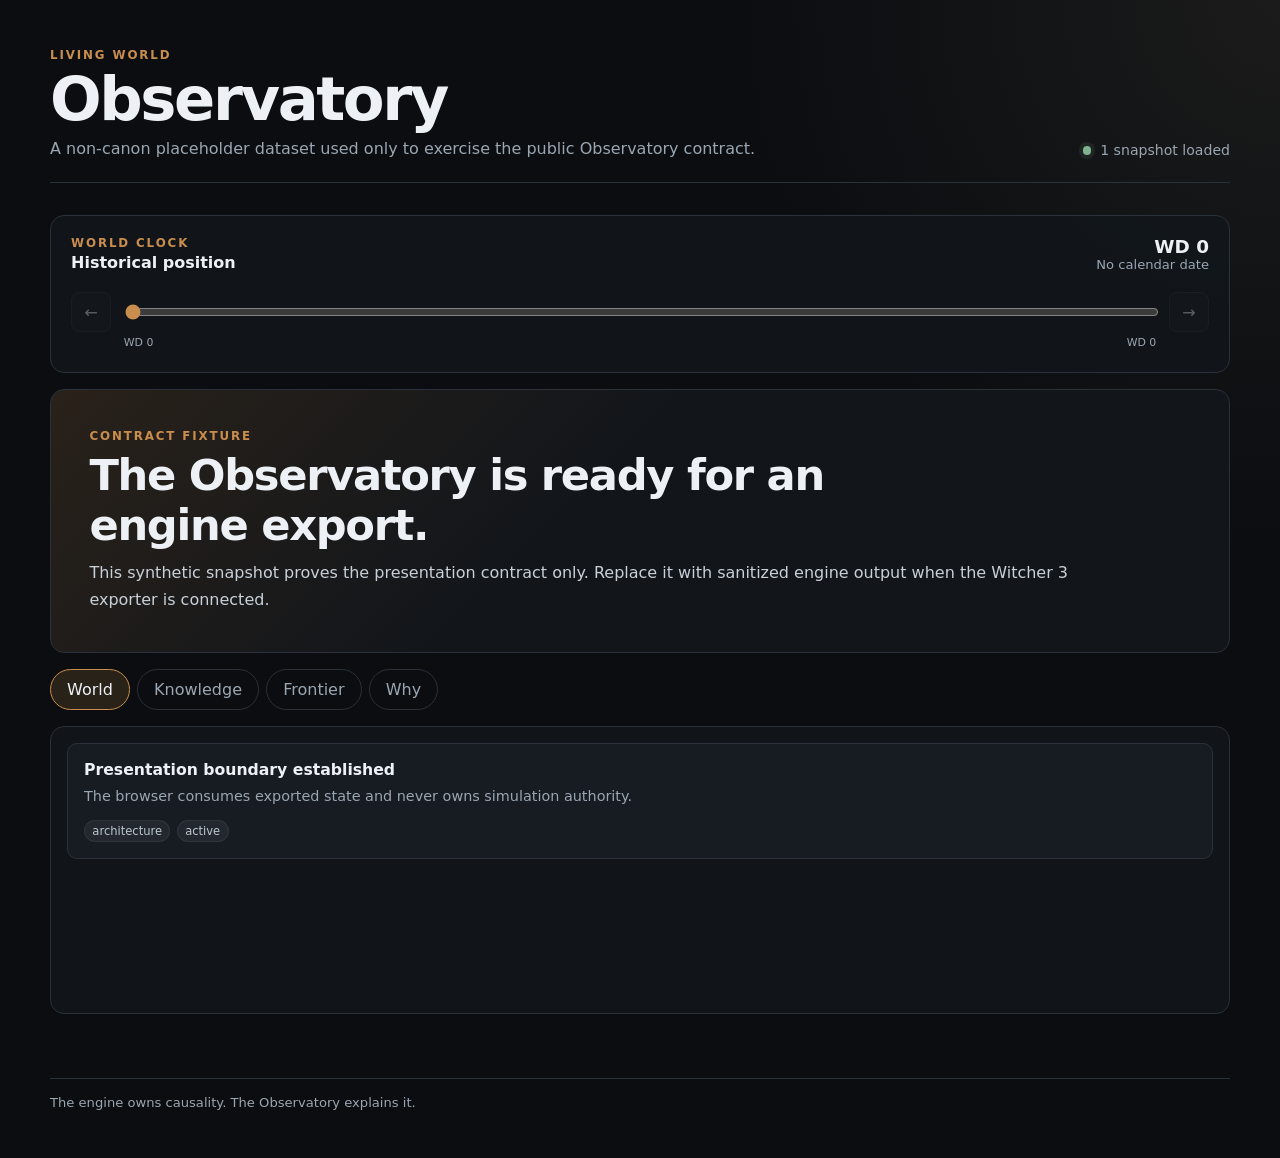
==== index.html @ 0b66e9cc "Scaffold Observatory presentation layer" ====
<!doctype html>
<html lang="en">
<head>
  <meta charset="utf-8">
  <meta name="viewport" content="width=device-width, initial-scale=1">
  <meta name="color-scheme" content="dark">
  <meta name="description" content="Living World Observatory — inspect world state, knowledge propagation, causal traces, and next-horizon frontiers.">
  <title>Living World Observatory</title>
  <link rel="stylesheet" href="css/observatory.css">
</head>
<body>
  <header class="topbar">
    <div>
      <p class="eyebrow">LIVING WORLD</p>
      <h1>Observatory</h1>
      <p id="world-description" class="subtitle">Loading presentation-safe world data…</p>
    </div>
    <div class="status-block" aria-live="polite">
      <span class="status-dot" aria-hidden="true"></span>
      <span id="dataset-status">Loading</span>
    </div>
  </header>

  <main>
    <section class="timeline-shell" aria-labelledby="timeline-title">
      <div class="section-heading">
        <div>
          <p class="eyebrow">WORLD CLOCK</p>
          <h2 id="timeline-title">Historical position</h2>
        </div>
        <div class="day-readout">
          <span id="day-label">WD —</span>
          <span id="date-label">—</span>
        </div>
      </div>

      <div class="timeline-controls">
        <button id="previous-day" type="button" aria-label="Previous World Day">←</button>
        <input id="day-slider" type="range" min="0" max="0" value="0" step="1" aria-label="World Day">
        <button id="next-day" type="button" aria-label="Next World Day">→</button>
      </div>
      <div id="timeline-markers" class="timeline-markers" aria-hidden="true"></div>
    </section>

    <section class="hero-panel" aria-live="polite">
      <p id="phase-label" class="phase-label">—</p>
      <h2 id="headline">Loading snapshot…</h2>
      <p id="summary" class="hero-summary"></p>
    </section>

    <nav class="mode-tabs" aria-label="Observatory mode">
      <button class="mode-tab is-active" data-mode="world" type="button">World</button>
      <button class="mode-tab" data-mode="knowledge" type="button">Knowledge</button>
      <button class="mode-tab" data-mode="frontier" type="button">Frontier</button>
      <button class="mode-tab" data-mode="trace" type="button">Why</button>
    </nav>

    <section id="mode-content" class="mode-content" aria-live="polite"></section>
  </main>

  <footer>
    <p>The engine owns causality. The Observatory explains it.</p>
  </footer>

  <script type="module" src="js/app.js"></script>
</body>
</html>
---- css/observatory.css ----
:root {
  --bg: #0b0d10;
  --panel: #12161b;
  --panel-2: #171c22;
  --line: #2a313a;
  --text: #edf1f5;
  --muted: #9aa6b2;
  --accent: #c98d4d;
  --accent-soft: rgba(201, 141, 77, 0.16);
  --good: #7fb38f;
  --danger: #c97878;
  --max: 1180px;
}

* { box-sizing: border-box; }

html { background: var(--bg); color: var(--text); font-family: Inter, ui-sans-serif, system-ui, -apple-system, BlinkMacSystemFont, "Segoe UI", sans-serif; }
body { margin: 0; min-height: 100vh; background: radial-gradient(circle at top right, #1b1b1b 0, var(--bg) 34rem); }
button, input { font: inherit; }
button { color: inherit; }

.topbar, main, footer { width: min(calc(100% - 2rem), var(--max)); margin-inline: auto; }
.topbar { display: flex; justify-content: space-between; gap: 2rem; align-items: end; padding: 3rem 0 1.5rem; border-bottom: 1px solid var(--line); }
.topbar h1 { margin: .1rem 0 .35rem; font-size: clamp(2rem, 5vw, 3.8rem); font-weight: 650; letter-spacing: -.04em; }
.eyebrow, .phase-label { margin: 0; color: var(--accent); font-size: .74rem; font-weight: 750; letter-spacing: .16em; text-transform: uppercase; }
.subtitle { margin: 0; max-width: 50rem; color: var(--muted); }
.status-block { display: inline-flex; gap: .55rem; align-items: center; color: var(--muted); font-size: .88rem; white-space: nowrap; }
.status-dot { width: .55rem; height: .55rem; border-radius: 999px; background: var(--good); box-shadow: 0 0 0 .25rem rgba(127,179,143,.1); }

main { padding: 2rem 0 4rem; }
.timeline-shell, .hero-panel, .mode-content { background: rgba(18,22,27,.92); border: 1px solid var(--line); border-radius: 14px; }
.timeline-shell { padding: 1.25rem; }
.section-heading { display: flex; align-items: end; justify-content: space-between; gap: 1rem; }
.section-heading h2 { margin: .2rem 0 0; font-size: 1rem; font-weight: 600; }
.day-readout { display: grid; text-align: right; }
.day-readout span:first-child { font-weight: 750; font-size: 1.15rem; }
.day-readout span:last-child { color: var(--muted); font-size: .82rem; }
.timeline-controls { display: grid; grid-template-columns: 2.5rem 1fr 2.5rem; align-items: center; gap: .75rem; margin-top: 1.25rem; }
.timeline-controls button { border: 1px solid var(--line); background: var(--panel-2); border-radius: 8px; height: 2.5rem; cursor: pointer; }
.timeline-controls button:disabled { opacity: .35; cursor: default; }
#day-slider { width: 100%; accent-color: var(--accent); }
.timeline-markers { display: flex; justify-content: space-between; margin: .25rem 3.3rem 0; min-height: 1rem; color: var(--muted); font-size: .68rem; }

.hero-panel { margin-top: 1rem; padding: clamp(1.4rem, 4vw, 2.4rem); background: linear-gradient(135deg, var(--accent-soft), rgba(18,22,27,.96) 45%); }
.hero-panel h2 { margin: .45rem 0 .65rem; max-width: 56rem; font-size: clamp(1.6rem, 4vw, 2.7rem); letter-spacing: -.03em; }
.hero-summary { margin: 0; color: #c8d0d8; max-width: 65rem; line-height: 1.65; }

.mode-tabs { display: flex; gap: .45rem; margin: 1rem 0; overflow-x: auto; }
.mode-tab { border: 1px solid var(--line); background: transparent; padding: .65rem 1rem; border-radius: 999px; color: var(--muted); cursor: pointer; }
.mode-tab:hover, .mode-tab.is-active { color: var(--text); border-color: var(--accent); background: var(--accent-soft); }
.mode-content { min-height: 18rem; padding: 1rem; }
.card-grid { display: grid; grid-template-columns: repeat(auto-fit, minmax(240px, 1fr)); gap: .8rem; }
.card { padding: 1rem; background: var(--panel-2); border: 1px solid var(--line); border-radius: 10px; }
.card h3 { margin: 0 0 .45rem; font-size: .98rem; }
.card p { margin: 0; color: var(--muted); line-height: 1.5; font-size: .9rem; }
.card-meta { display: flex; flex-wrap: wrap; gap: .4rem; margin-top: .75rem; }
.pill { padding: .18rem .46rem; border-radius: 999px; background: rgba(255,255,255,.055); color: #bcc6cf; font-size: .72rem; border: 1px solid rgba(255,255,255,.06); }
.empty { display: grid; min-height: 15rem; place-items: center; text-align: center; color: var(--muted); }
.error { border-color: var(--danger); color: #f2c0c0; }

footer { padding: 0 0 3rem; color: var(--muted); font-size: .82rem; }
footer p { margin: 0; border-top: 1px solid var(--line); padding-top: 1rem; }

@media (max-width: 640px) {
  .topbar { align-items: start; flex-direction: column; padding-top: 2rem; }
  .section-heading { align-items: start; }
  .timeline-markers { margin-inline: 0; }
}
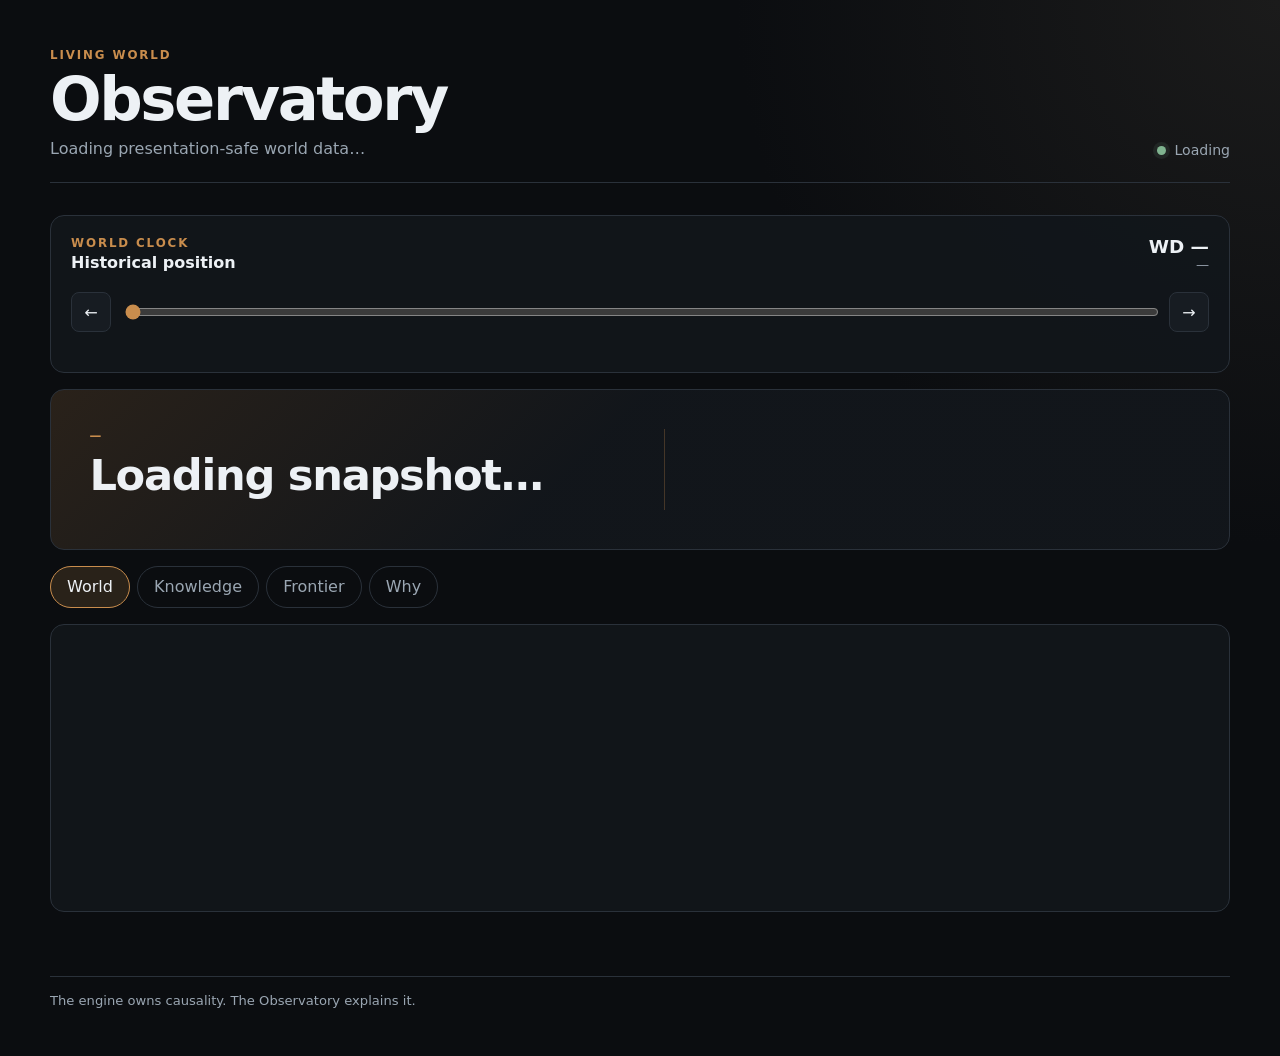
==== commit 61c3a1a0: "Add regional spread summary widget" ====
--- a/index.html
+++ b/index.html
@@ -43,9 +43,12 @@
     </section>
 
     <section class="hero-panel" aria-live="polite">
-      <p id="phase-label" class="phase-label">—</p>
-      <h2 id="headline">Loading snapshot…</h2>
-      <p id="summary" class="hero-summary"></p>
+      <div class="hero-copy">
+        <p id="phase-label" class="phase-label">—</p>
+        <h2 id="headline">Loading snapshot…</h2>
+        <p id="summary" class="hero-summary"></p>
+      </div>
+      <aside id="regional-spread" class="regional-spread" aria-label="Regional spread"></aside>
     </section>
 
     <nav class="mode-tabs" aria-label="Observatory mode">
--- a/css/observatory.css
+++ b/css/observatory.css
@@ -41,9 +41,32 @@
 #day-slider { width: 100%; accent-color: var(--accent); }
 .timeline-markers { display: flex; justify-content: space-between; margin: .25rem 3.3rem 0; min-height: 1rem; color: var(--muted); font-size: .68rem; }
 
-.hero-panel { margin-top: 1rem; padding: clamp(1.4rem, 4vw, 2.4rem); background: linear-gradient(135deg, var(--accent-soft), rgba(18,22,27,.96) 45%); }
+.hero-panel { display: grid; grid-template-columns: minmax(0, 1fr) minmax(0, 1fr); gap: clamp(1.5rem, 4vw, 3rem); margin-top: 1rem; padding: clamp(1.4rem, 4vw, 2.4rem); background: linear-gradient(135deg, var(--accent-soft), rgba(18,22,27,.96) 45%); }
+.hero-copy { align-self: center; }
 .hero-panel h2 { margin: .45rem 0 .65rem; max-width: 56rem; font-size: clamp(1.6rem, 4vw, 2.7rem); letter-spacing: -.03em; }
 .hero-summary { margin: 0; color: #c8d0d8; max-width: 65rem; line-height: 1.65; }
+
+.regional-spread { min-width: 0; padding-left: clamp(1rem, 2.5vw, 2rem); border-left: 1px solid rgba(201,141,77,.28); }
+.regional-heading { display: flex; align-items: start; justify-content: space-between; gap: .75rem; }
+.regional-heading h3 { margin: .2rem 0 0; font-size: 1.08rem; letter-spacing: -.01em; }
+.regional-controls { display: grid; gap: .35rem; justify-items: end; }
+.regional-toggle { display: inline-flex; padding: .14rem; border: 1px solid var(--line); border-radius: 999px; background: rgba(8,10,12,.5); }
+.regional-toggle button { padding: .22rem .5rem; border: 0; border-radius: 999px; background: transparent; color: var(--muted); font-size: .66rem; line-height: 1.2; cursor: pointer; }
+.regional-toggle button:hover, .regional-toggle button:focus-visible { color: var(--text); }
+.regional-toggle button.is-active { background: var(--accent-soft); color: var(--text); box-shadow: inset 0 0 0 1px rgba(201,141,77,.38); }
+.regional-chart { display: grid; gap: .34rem; margin-top: .9rem; }
+.regional-row { position: relative; display: grid; grid-template-columns: minmax(6.8rem, 1.25fr) minmax(5rem, 2fr) 1.5rem; gap: .5rem; align-items: center; padding: .1rem .15rem; border-radius: 4px; outline: none; }
+.regional-row:hover, .regional-row:focus-visible { background: rgba(255,255,255,.04); box-shadow: 0 0 0 1px rgba(201,141,77,.4); }
+.regional-name { overflow: hidden; color: #c8d0d8; font-size: .69rem; text-overflow: ellipsis; white-space: nowrap; }
+.regional-track { display: flex; width: 100%; height: .5rem; overflow: hidden; border-radius: 999px; background: rgba(255,255,255,.065); }
+.regional-segment { display: block; min-width: 1px; height: 100%; background: var(--segment-color); }
+.regional-total { color: var(--muted); font-size: .68rem; font-variant-numeric: tabular-nums; text-align: right; }
+.regional-tooltip { position: absolute; z-index: 2; right: 0; bottom: calc(100% + .35rem); display: none; width: min(23rem, 95%); padding: .55rem .65rem; border: 1px solid #46505b; border-radius: 7px; background: #090c0f; color: #d9e0e7; box-shadow: 0 8px 24px rgba(0,0,0,.35); font-size: .68rem; line-height: 1.4; }
+.regional-row:hover .regional-tooltip, .regional-row:focus-visible .regional-tooltip { display: block; }
+.regional-legend { display: flex; flex-wrap: wrap; gap: .3rem .65rem; margin-top: .75rem; color: var(--muted); font-size: .62rem; }
+.regional-legend-item { display: inline-flex; gap: .28rem; align-items: center; }
+.regional-swatch { width: .46rem; height: .46rem; border-radius: 2px; background: var(--segment-color); }
+.regional-unavailable { margin: 0; color: var(--muted); font-size: .82rem; }
 
 .mode-tabs { display: flex; gap: .45rem; margin: 1rem 0; overflow-x: auto; }
 .mode-tab { border: 1px solid var(--line); background: transparent; padding: .65rem 1rem; border-radius: 999px; color: var(--muted); cursor: pointer; }
@@ -66,3 +89,14 @@
   .section-heading { align-items: start; }
   .timeline-markers { margin-inline: 0; }
 }
+
+@media (max-width: 820px) {
+  .hero-panel { grid-template-columns: 1fr; }
+  .regional-spread { padding: 1.25rem 0 0; border-top: 1px solid rgba(201,141,77,.28); border-left: 0; }
+}
+
+@media (max-width: 440px) {
+  .regional-heading { display: grid; }
+  .regional-controls { grid-template-columns: auto auto; justify-items: start; }
+  .regional-row { grid-template-columns: minmax(6.4rem, 1.3fr) minmax(4rem, 2fr) 1.5rem; }
+}
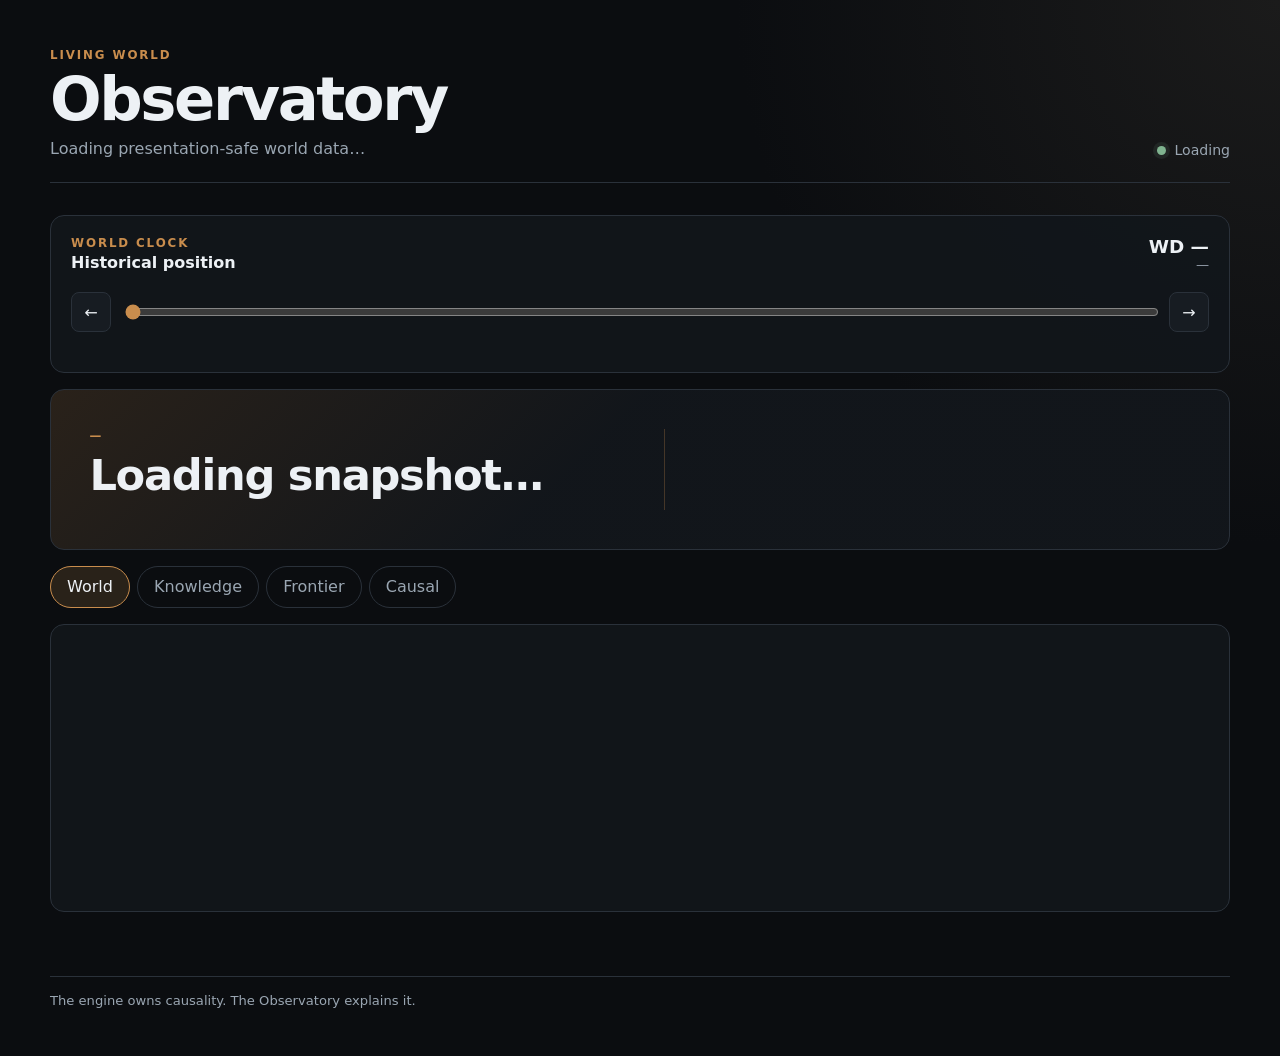
==== commit 12acb8c8: "Render reconstructed Witcher world through WD87" ====
--- a/index.html
+++ b/index.html
@@ -55,7 +55,7 @@
       <button class="mode-tab is-active" data-mode="world" type="button">World</button>
       <button class="mode-tab" data-mode="knowledge" type="button">Knowledge</button>
       <button class="mode-tab" data-mode="frontier" type="button">Frontier</button>
-      <button class="mode-tab" data-mode="trace" type="button">Why</button>
+      <button class="mode-tab" data-mode="trace" type="button">Causal</button>
     </nav>
 
     <section id="mode-content" class="mode-content" aria-live="polite"></section>
--- a/css/observatory.css
+++ b/css/observatory.css
@@ -67,15 +67,22 @@
 .regional-legend-item { display: inline-flex; gap: .28rem; align-items: center; }
 .regional-swatch { width: .46rem; height: .46rem; border-radius: 2px; background: var(--segment-color); }
 .regional-unavailable { margin: 0; color: var(--muted); font-size: .82rem; }
+.regional-neutral { display: grid; align-content: center; min-height: 11rem; }
+.regional-neutral h3 { margin: .2rem 0 .65rem; font-size: 1.08rem; }
 
 .mode-tabs { display: flex; gap: .45rem; margin: 1rem 0; overflow-x: auto; }
 .mode-tab { border: 1px solid var(--line); background: transparent; padding: .65rem 1rem; border-radius: 999px; color: var(--muted); cursor: pointer; }
 .mode-tab:hover, .mode-tab.is-active { color: var(--text); border-color: var(--accent); background: var(--accent-soft); }
 .mode-content { min-height: 18rem; padding: 1rem; }
+.mode-heading { display: flex; justify-content: space-between; gap: 1rem; margin: .15rem .1rem 1rem; }
+.mode-heading p:last-child { margin: .3rem 0 0; color: var(--muted); font-size: .82rem; }
 .card-grid { display: grid; grid-template-columns: repeat(auto-fit, minmax(240px, 1fr)); gap: .8rem; }
 .card { padding: 1rem; background: var(--panel-2); border: 1px solid var(--line); border-radius: 10px; }
 .card h3 { margin: 0 0 .45rem; font-size: .98rem; }
 .card p { margin: 0; color: var(--muted); line-height: 1.5; font-size: .9rem; }
+.frontier-card { border-color: rgba(201,141,77,.32); }
+.card .frontier-status { color: #e3bc8d; font-size: .76rem; font-weight: 750; letter-spacing: .06em; }
+.frontier-lifecycle { display: flex; flex-wrap: wrap; gap: .35rem 1rem; margin-top: .7rem; color: #c8d0d8; font-size: .78rem; }
 .card-meta { display: flex; flex-wrap: wrap; gap: .4rem; margin-top: .75rem; }
 .pill { padding: .18rem .46rem; border-radius: 999px; background: rgba(255,255,255,.055); color: #bcc6cf; font-size: .72rem; border: 1px solid rgba(255,255,255,.06); }
 .empty { display: grid; min-height: 15rem; place-items: center; text-align: center; color: var(--muted); }
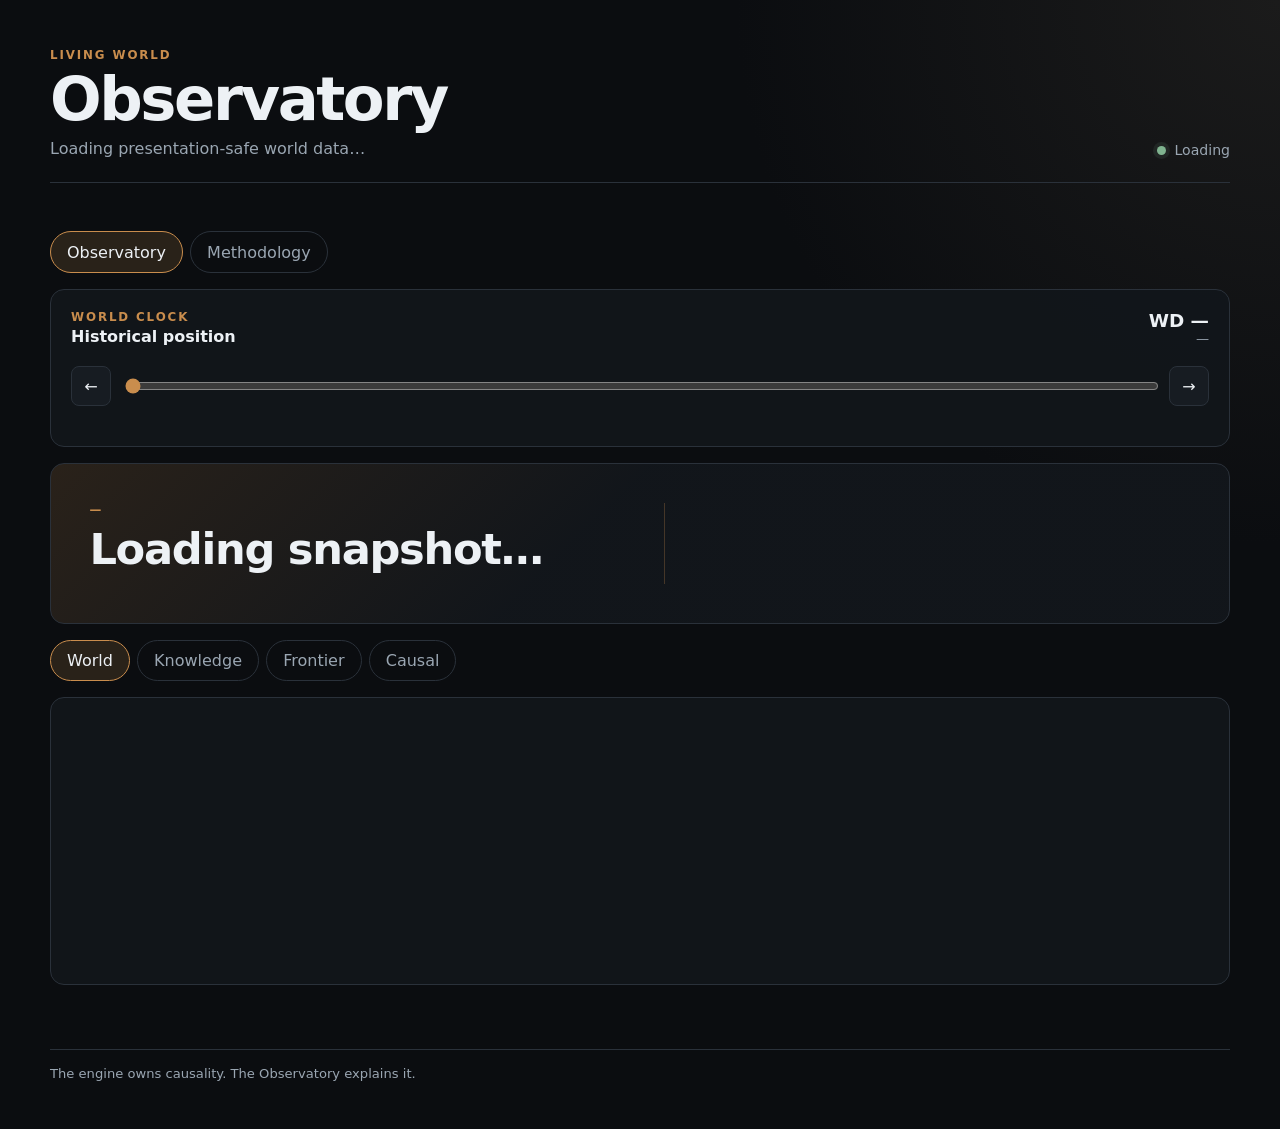
==== commit 6c34862d: "Add Observatory methodology navigation" ====
--- a/index.html
+++ b/index.html
@@ -22,6 +22,11 @@
   </header>
 
   <main>
+    <nav class="mode-tabs" aria-label="Site navigation">
+      <a class="mode-tab is-active" href="index.html" aria-current="page" style="text-decoration:none">Observatory</a>
+      <a class="mode-tab" href="methodology.html" style="text-decoration:none">Methodology</a>
+    </nav>
+
     <section class="timeline-shell" aria-labelledby="timeline-title">
       <div class="section-heading">
         <div>
@@ -42,9 +47,19 @@
       <div id="timeline-markers" class="timeline-markers" aria-hidden="true"></div>
     </section>
 
-    <section class="hero-panel" aria-live="polite">
+    <section id="forecast-shell" class="forecast-shell" aria-labelledby="forecast-title" hidden>
+      <div>
+        <p class="eyebrow">IF YOU DO NOTHING</p>
+        <h2 id="forecast-title">No-intervention future projection</h2>
+        <p>Age the futures already in motion without creating history, player actions, or quest outcomes.</p>
+      </div>
+      <div id="forecast-controls" class="forecast-controls" role="group" aria-label="Forecast horizon"></div>
+    </section>
+
+    <section id="hero-panel" class="hero-panel" aria-live="polite">
       <div class="hero-copy">
         <p id="phase-label" class="phase-label">—</p>
+        <p id="projection-mode" class="projection-mode" hidden>NO PLAYER INTERVENTION</p>
         <h2 id="headline">Loading snapshot…</h2>
         <p id="summary" class="hero-summary"></p>
       </div>
--- a/css/observatory.css
+++ b/css/observatory.css
@@ -28,7 +28,7 @@
 .status-dot { width: .55rem; height: .55rem; border-radius: 999px; background: var(--good); box-shadow: 0 0 0 .25rem rgba(127,179,143,.1); }
 
 main { padding: 2rem 0 4rem; }
-.timeline-shell, .hero-panel, .mode-content { background: rgba(18,22,27,.92); border: 1px solid var(--line); border-radius: 14px; }
+.timeline-shell, .forecast-shell, .hero-panel, .mode-content { background: rgba(18,22,27,.92); border: 1px solid var(--line); border-radius: 14px; }
 .timeline-shell { padding: 1.25rem; }
 .section-heading { display: flex; align-items: end; justify-content: space-between; gap: 1rem; }
 .section-heading h2 { margin: .2rem 0 0; font-size: 1rem; font-weight: 600; }
@@ -41,10 +41,24 @@
 #day-slider { width: 100%; accent-color: var(--accent); }
 .timeline-markers { display: flex; justify-content: space-between; margin: .25rem 3.3rem 0; min-height: 1rem; color: var(--muted); font-size: .68rem; }
 
+.forecast-shell { display: flex; align-items: center; justify-content: space-between; gap: 1.5rem; margin-top: 1rem; padding: 1.15rem 1.25rem; background: linear-gradient(110deg, rgba(201,141,77,.13), rgba(18,22,27,.96) 42%); }
+.forecast-shell[hidden] { display: none; }
+.forecast-shell h2 { margin: .2rem 0 .3rem; font-size: 1.15rem; }
+.forecast-shell p:last-child { margin: 0; max-width: 42rem; color: var(--muted); font-size: .84rem; line-height: 1.45; }
+.forecast-controls { display: grid; grid-template-columns: repeat(4, minmax(5.5rem, 1fr)); gap: .45rem; }
+.forecast-controls button { display: grid; gap: .1rem; min-width: 6.4rem; padding: .65rem .75rem; border: 1px solid var(--line); border-radius: 9px; background: rgba(8,10,12,.55); color: var(--muted); text-align: left; cursor: pointer; }
+.forecast-controls button:hover, .forecast-controls button:focus-visible { border-color: var(--accent); color: var(--text); }
+.forecast-controls button.is-active { border-color: var(--accent); background: var(--accent-soft); color: var(--text); box-shadow: inset 0 0 0 1px rgba(201,141,77,.2); }
+.forecast-controls strong { font-size: .76rem; letter-spacing: .04em; }
+.forecast-controls span { font-size: .68rem; font-variant-numeric: tabular-nums; }
+
 .hero-panel { display: grid; grid-template-columns: minmax(0, 1fr) minmax(0, 1fr); gap: clamp(1.5rem, 4vw, 3rem); margin-top: 1rem; padding: clamp(1.4rem, 4vw, 2.4rem); background: linear-gradient(135deg, var(--accent-soft), rgba(18,22,27,.96) 45%); }
+.hero-panel.is-projection { border-color: rgba(104,143,181,.55); background: linear-gradient(135deg, rgba(75,113,151,.2), rgba(18,22,27,.96) 48%); }
 .hero-copy { align-self: center; }
 .hero-panel h2 { margin: .45rem 0 .65rem; max-width: 56rem; font-size: clamp(1.6rem, 4vw, 2.7rem); letter-spacing: -.03em; }
 .hero-summary { margin: 0; color: #c8d0d8; max-width: 65rem; line-height: 1.65; }
+.projection-mode { display: inline-flex; margin: .65rem 0 0; padding: .25rem .5rem; border: 1px solid rgba(126,168,208,.45); border-radius: 999px; color: #a9c8e5; font-size: .69rem; font-weight: 750; letter-spacing: .1em; }
+.projection-mode[hidden] { display: none; }
 
 .regional-spread { min-width: 0; padding-left: clamp(1rem, 2.5vw, 2rem); border-left: 1px solid rgba(201,141,77,.28); }
 .regional-heading { display: flex; align-items: start; justify-content: space-between; gap: .75rem; }
@@ -83,6 +97,23 @@
 .frontier-card { border-color: rgba(201,141,77,.32); }
 .card .frontier-status { color: #e3bc8d; font-size: .76rem; font-weight: 750; letter-spacing: .06em; }
 .frontier-lifecycle { display: flex; flex-wrap: wrap; gap: .35rem 1rem; margin-top: .7rem; color: #c8d0d8; font-size: .78rem; }
+.delta-summary { display: grid; grid-template-columns: repeat(5, minmax(0, 1fr)); gap: .55rem; margin-bottom: 1.2rem; }
+.delta-count { display: grid; gap: .16rem; padding: .72rem; border: 1px solid var(--line); border-radius: 9px; background: rgba(8,10,12,.45); }
+.delta-count strong { font-size: 1.25rem; font-variant-numeric: tabular-nums; }
+.delta-count span { color: var(--muted); font-size: .65rem; font-weight: 750; letter-spacing: .06em; }
+.delta-group + .delta-group { margin-top: 1.4rem; }
+.delta-heading { display: flex; align-items: center; justify-content: space-between; margin: 0 .1rem .65rem; }
+.delta-heading h3 { margin: 0; color: #d7dee5; font-size: .78rem; letter-spacing: .09em; }
+.delta-heading span { min-width: 1.8rem; padding: .15rem .42rem; border-radius: 999px; background: rgba(255,255,255,.06); color: var(--muted); font-size: .7rem; text-align: center; }
+.comparison-card { position: relative; }
+.card .comparison-status { color: #c8d0d8; font-size: .72rem; font-weight: 750; letter-spacing: .07em; }
+.comparison-fading { border-color: rgba(208,158,91,.42); }
+.comparison-escalated, .comparison-newly_active { border-color: rgba(127,179,143,.55); }
+.comparison-no_longer_active { border-color: rgba(120,132,144,.35); opacity: .82; }
+.pressure-comparison { display: grid; grid-template-columns: 1fr 1fr; gap: .5rem; margin: .75rem 0 0; }
+.pressure-comparison div { padding: .55rem .6rem; border-radius: 7px; background: rgba(255,255,255,.035); }
+.pressure-comparison dt { color: var(--muted); font-size: .63rem; font-weight: 750; letter-spacing: .07em; }
+.pressure-comparison dd { margin: .18rem 0 0; color: var(--text); font-size: 1rem; font-variant-numeric: tabular-nums; }
 .card-meta { display: flex; flex-wrap: wrap; gap: .4rem; margin-top: .75rem; }
 .pill { padding: .18rem .46rem; border-radius: 999px; background: rgba(255,255,255,.055); color: #bcc6cf; font-size: .72rem; border: 1px solid rgba(255,255,255,.06); }
 .empty { display: grid; min-height: 15rem; place-items: center; text-align: center; color: var(--muted); }
@@ -98,11 +129,16 @@
 }
 
 @media (max-width: 820px) {
+  .forecast-shell { align-items: stretch; flex-direction: column; }
+  .forecast-controls { width: 100%; }
   .hero-panel { grid-template-columns: 1fr; }
   .regional-spread { padding: 1.25rem 0 0; border-top: 1px solid rgba(201,141,77,.28); border-left: 0; }
 }
 
 @media (max-width: 440px) {
+  .forecast-controls { grid-template-columns: repeat(2, 1fr); }
+  .forecast-controls button { min-width: 0; }
+  .delta-summary { grid-template-columns: repeat(2, 1fr); }
   .regional-heading { display: grid; }
   .regional-controls { grid-template-columns: auto auto; justify-items: start; }
   .regional-row { grid-template-columns: minmax(6.4rem, 1.3fr) minmax(4rem, 2fr) 1.5rem; }
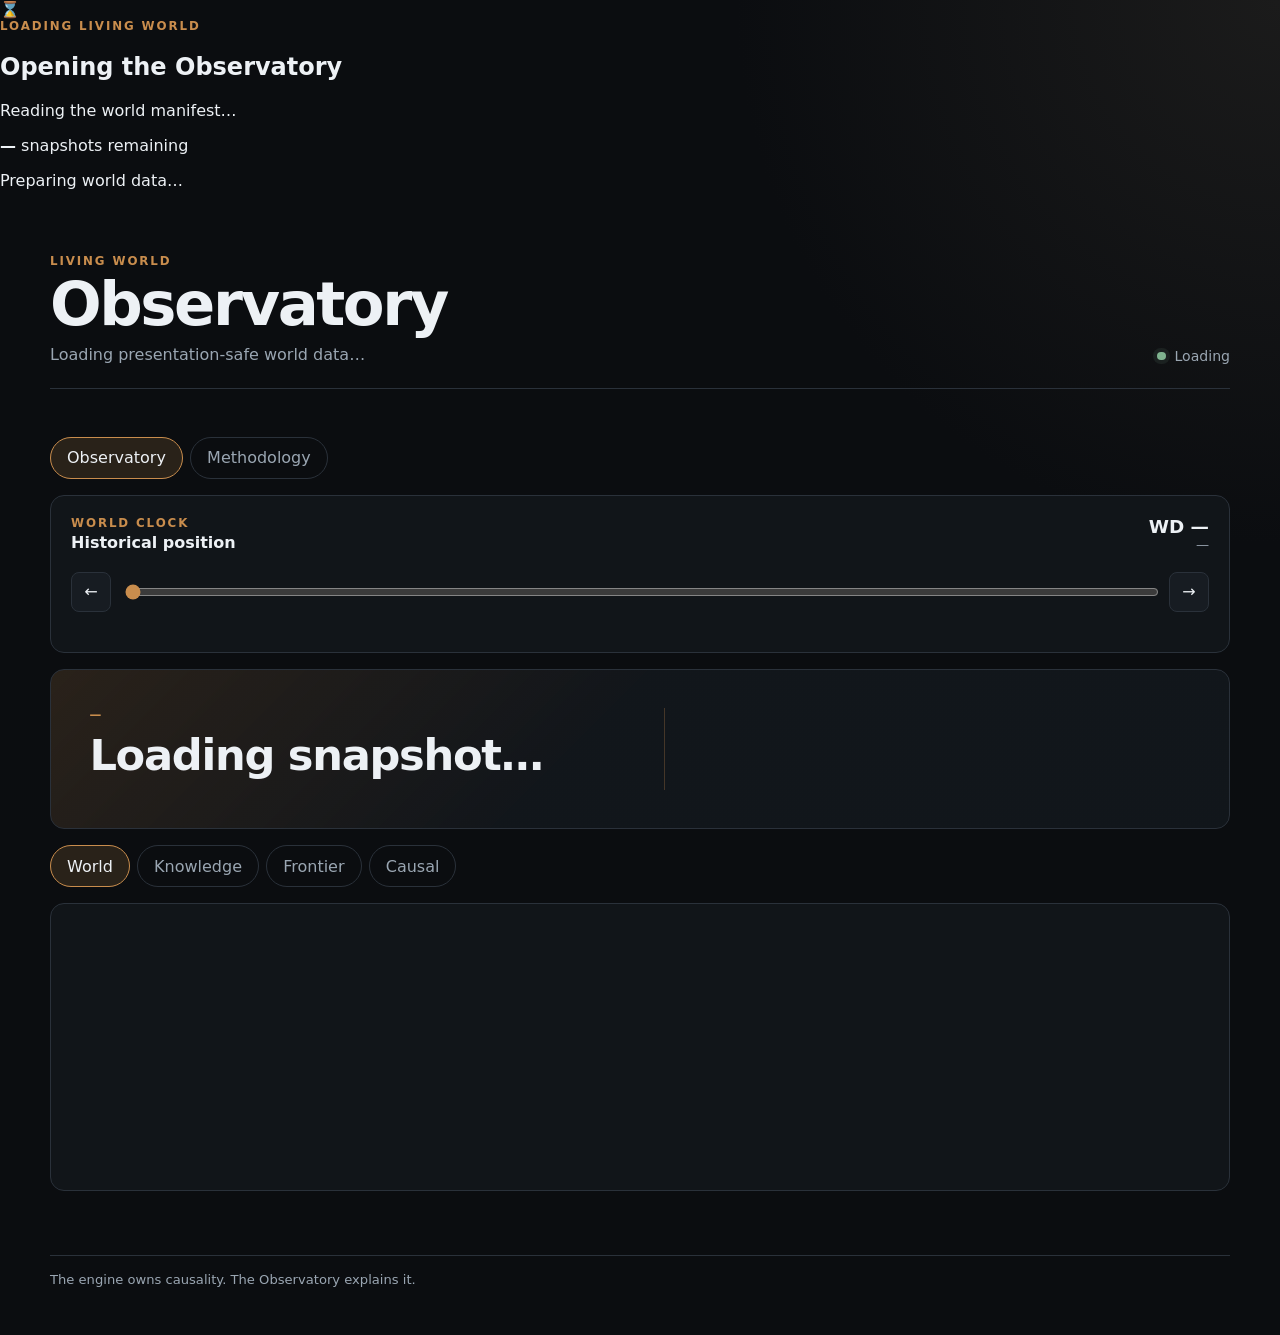
==== commit d8da3469: "Add initial Observatory loading overlay" ====
--- a/index.html
+++ b/index.html
@@ -7,8 +7,23 @@
   <meta name="description" content="Living World Observatory — inspect world state, knowledge propagation, causal traces, and next-horizon frontiers.">
   <title>Living World Observatory</title>
   <link rel="stylesheet" href="css/observatory.css">
+  <link rel="stylesheet" href="css/loading.css">
 </head>
 <body>
+  <div id="initial-loader" class="initial-loader" role="status" aria-live="polite" aria-busy="true">
+    <div class="initial-loader-card">
+      <div class="loading-hourglass" aria-hidden="true">⌛</div>
+      <p class="eyebrow">LOADING LIVING WORLD</p>
+      <h2>Opening the Observatory</h2>
+      <p id="load-progress-text" class="loading-copy">Reading the world manifest…</p>
+      <div class="loading-countdown" aria-label="Snapshot loading progress">
+        <strong id="load-remaining">—</strong>
+        <span>snapshots remaining</span>
+      </div>
+      <p id="load-loaded" class="loading-detail">Preparing world data…</p>
+    </div>
+  </div>
+
   <header class="topbar">
     <div>
       <p class="eyebrow">LIVING WORLD</p>
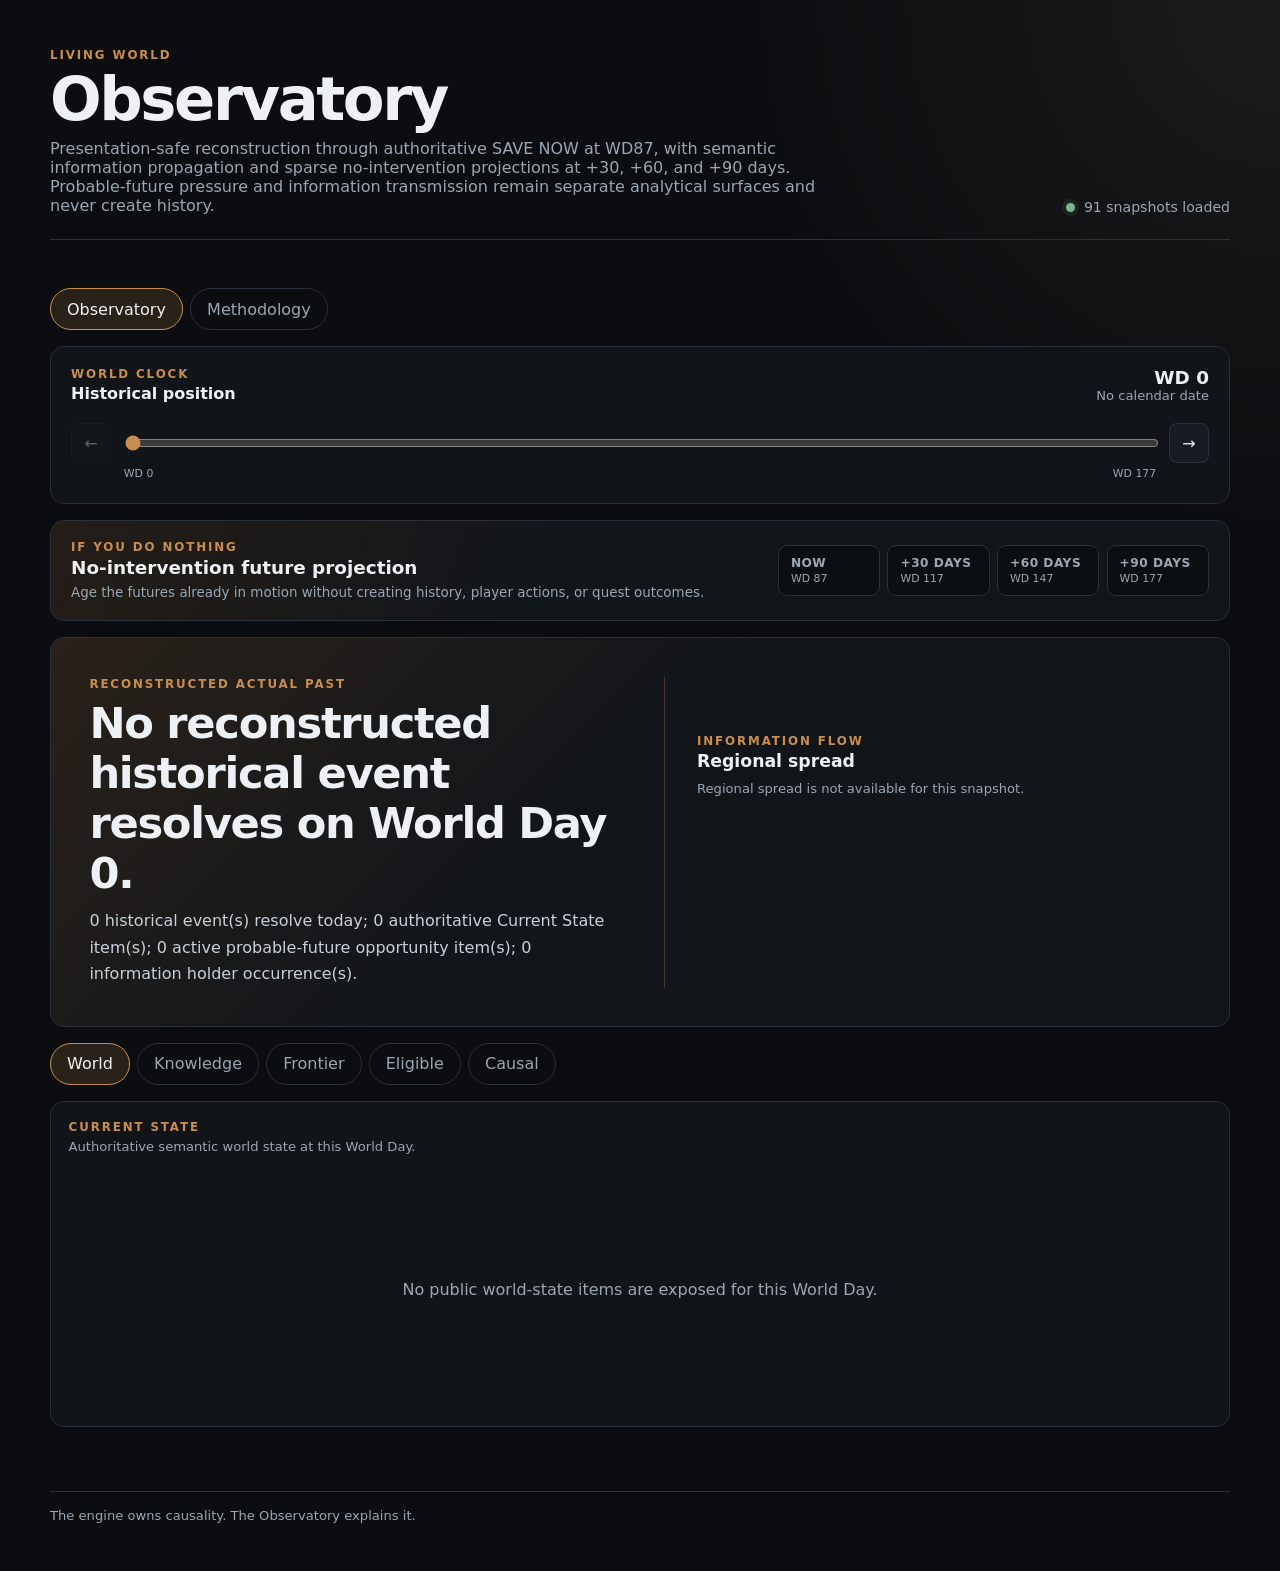
==== commit 6048b09a: "Add Eligible Observatory mode" ====
--- a/index.html
+++ b/index.html
@@ -8,6 +8,7 @@
   <title>Living World Observatory</title>
   <link rel="stylesheet" href="css/observatory.css">
   <link rel="stylesheet" href="css/loading.css">
+  <link rel="stylesheet" href="css/eligible.css">
 </head>
 <body>
   <div id="initial-loader" class="initial-loader" role="status" aria-live="polite" aria-busy="true">
@@ -85,6 +86,7 @@
       <button class="mode-tab is-active" data-mode="world" type="button">World</button>
       <button class="mode-tab" data-mode="knowledge" type="button">Knowledge</button>
       <button class="mode-tab" data-mode="frontier" type="button">Frontier</button>
+      <button class="mode-tab" data-mode="eligible" type="button">Eligible</button>
       <button class="mode-tab" data-mode="trace" type="button">Causal</button>
     </nav>
 
--- a/css/loading.css
+++ b/css/loading.css
@@ -0,0 +1,88 @@
+.initial-loader {
+  position: fixed;
+  inset: 0;
+  z-index: 1000;
+  display: grid;
+  place-items: center;
+  padding: 1.5rem;
+  background: rgba(8, 10, 12, 0.94);
+  backdrop-filter: blur(8px);
+}
+
+.initial-loader[hidden] {
+  display: none;
+}
+
+.initial-loader-card {
+  width: min(92vw, 31rem);
+  padding: 2rem;
+  border: 1px solid #2a313a;
+  border-radius: 16px;
+  background: linear-gradient(145deg, rgba(201, 141, 77, 0.12), #12161b 42%);
+  box-shadow: 0 24px 70px rgba(0, 0, 0, 0.45);
+  text-align: center;
+}
+
+.initial-loader-card h2 {
+  margin: .45rem 0 .65rem;
+  font-size: clamp(1.5rem, 5vw, 2.2rem);
+  letter-spacing: -.025em;
+}
+
+.loading-hourglass {
+  display: inline-block;
+  margin-bottom: .8rem;
+  font-size: 3rem;
+  transform-origin: center;
+  animation: hourglass-spin 1.4s ease-in-out infinite;
+}
+
+.loading-copy {
+  margin: 0;
+  color: #c8d0d8;
+  line-height: 1.5;
+}
+
+.loading-countdown {
+  display: grid;
+  gap: .15rem;
+  margin: 1.35rem auto .7rem;
+  width: min(100%, 13rem);
+  padding: .9rem 1rem;
+  border: 1px solid rgba(201, 141, 77, .38);
+  border-radius: 10px;
+  background: rgba(8, 10, 12, .5);
+}
+
+.loading-countdown strong {
+  color: #edf1f5;
+  font-size: 2rem;
+  font-variant-numeric: tabular-nums;
+  line-height: 1;
+}
+
+.loading-countdown span,
+.loading-detail {
+  color: #9aa6b2;
+  font-size: .78rem;
+}
+
+.loading-detail {
+  margin: 0;
+}
+
+.initial-loader.is-error .loading-hourglass {
+  animation: none;
+}
+
+@keyframes hourglass-spin {
+  0%, 30% { transform: rotate(0deg); }
+  50%, 80% { transform: rotate(180deg); }
+  100% { transform: rotate(360deg); }
+}
+
+@media (prefers-reduced-motion: reduce) {
+  .loading-hourglass {
+    animation: none;
+  }
+}
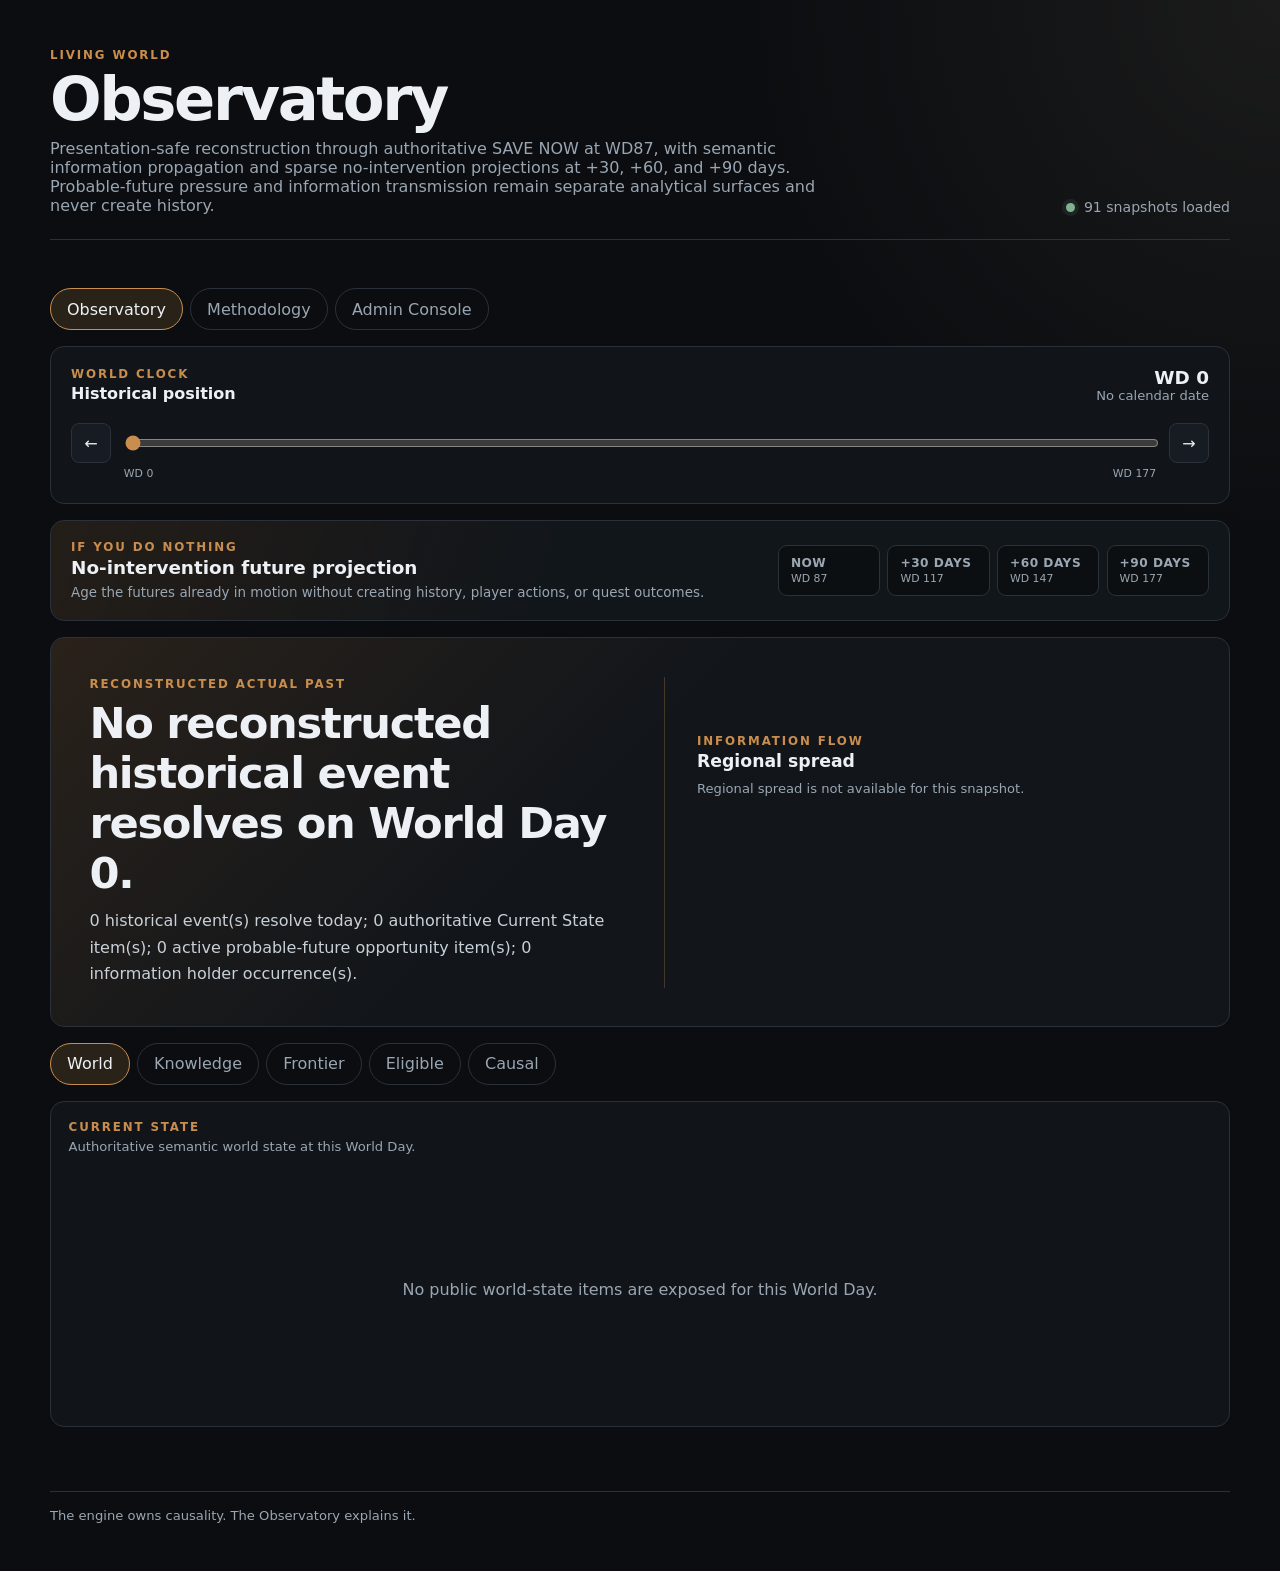
==== commit 350da37d: "Link admin console mockup from Observatory" ====
--- a/index.html
+++ b/index.html
@@ -41,6 +41,7 @@
     <nav class="mode-tabs" aria-label="Site navigation">
       <a class="mode-tab is-active" href="index.html" aria-current="page" style="text-decoration:none">Observatory</a>
       <a class="mode-tab" href="methodology.html" style="text-decoration:none">Methodology</a>
+      <a class="mode-tab" href="living_world_admin_console_mockup.html" style="text-decoration:none">Admin Console</a>
     </nav>
 
     <section class="timeline-shell" aria-labelledby="timeline-title">
--- a/css/eligible.css
+++ b/css/eligible.css
@@ -0,0 +1,154 @@
+.eligible-heading { margin-bottom: .8rem; }
+
+.eligible-region-picker {
+  display: grid;
+  grid-template-columns: repeat(auto-fit, minmax(8.5rem, 1fr));
+  gap: .45rem;
+  margin-bottom: 1rem;
+}
+
+.eligible-region {
+  display: flex;
+  align-items: center;
+  justify-content: space-between;
+  gap: .65rem;
+  min-height: 2.8rem;
+  padding: .6rem .7rem;
+  border: 1px solid var(--line);
+  border-radius: 9px;
+  background: rgba(8,10,12,.45);
+  color: var(--muted);
+  text-align: left;
+  cursor: pointer;
+}
+
+.eligible-region:hover,
+.eligible-region:focus-visible,
+.eligible-region.is-active {
+  border-color: var(--accent);
+  color: var(--text);
+}
+
+.eligible-region.is-active {
+  background: var(--accent-soft);
+  box-shadow: inset 0 0 0 1px rgba(201,141,77,.18);
+}
+
+.eligible-region strong {
+  min-width: 1.6rem;
+  padding: .12rem .38rem;
+  border-radius: 999px;
+  background: rgba(255,255,255,.06);
+  font-size: .72rem;
+  font-variant-numeric: tabular-nums;
+  text-align: center;
+}
+
+.eligible-summary {
+  display: flex;
+  align-items: end;
+  justify-content: space-between;
+  gap: 1rem;
+  margin: 1rem 0 1.25rem;
+  padding: 1rem;
+  border: 1px solid rgba(201,141,77,.28);
+  border-radius: 10px;
+  background: linear-gradient(110deg, rgba(201,141,77,.1), rgba(8,10,12,.28) 45%);
+}
+
+.eligible-summary h3 {
+  margin: .25rem 0 0;
+  font-size: 1rem;
+}
+
+.eligible-counts {
+  display: grid;
+  grid-template-columns: repeat(4, minmax(6.5rem, 1fr));
+  gap: .45rem;
+}
+
+.eligible-count {
+  display: grid;
+  gap: .12rem;
+  padding: .55rem .65rem;
+  border: 1px solid var(--line);
+  border-radius: 8px;
+  background: rgba(8,10,12,.45);
+}
+
+.eligible-count strong {
+  font-size: 1.1rem;
+  font-variant-numeric: tabular-nums;
+}
+
+.eligible-count span {
+  color: var(--muted);
+  font-size: .66rem;
+  font-weight: 700;
+}
+
+.eligible-group + .eligible-group { margin-top: 1.4rem; }
+
+.eligible-card { border-color: rgba(201,141,77,.32); }
+
+.eligible-card-heading {
+  display: flex;
+  align-items: center;
+  justify-content: space-between;
+  gap: .5rem;
+  margin-bottom: .55rem;
+}
+
+.eligible-type {
+  color: #e3bc8d;
+  font-size: .68rem;
+  font-weight: 750;
+  letter-spacing: .07em;
+  text-transform: uppercase;
+}
+
+.eligible-pressure {
+  color: var(--muted);
+  font-size: .66rem;
+  font-variant-numeric: tabular-nums;
+}
+
+.eligible-card p strong { color: #d7dee5; }
+
+.eligible-basis {
+  display: grid;
+  gap: .45rem;
+  margin: .8rem 0 0;
+}
+
+.eligible-basis div {
+  display: grid;
+  grid-template-columns: 7.5rem 1fr;
+  gap: .55rem;
+}
+
+.eligible-basis dt {
+  color: var(--muted);
+  font-size: .68rem;
+  font-weight: 700;
+}
+
+.eligible-basis dd {
+  margin: 0;
+  color: #c8d0d8;
+  font-size: .76rem;
+  line-height: 1.4;
+}
+
+.eligible-empty { min-height: 10rem; }
+
+@media (max-width: 820px) {
+  .eligible-summary { align-items: stretch; flex-direction: column; }
+  .eligible-counts { grid-template-columns: repeat(2, minmax(0, 1fr)); }
+}
+
+@media (max-width: 480px) {
+  .eligible-region-picker { grid-template-columns: repeat(2, minmax(0, 1fr)); }
+  .eligible-counts { grid-template-columns: 1fr 1fr; }
+  .eligible-basis div { grid-template-columns: 1fr; gap: .12rem; }
+}
